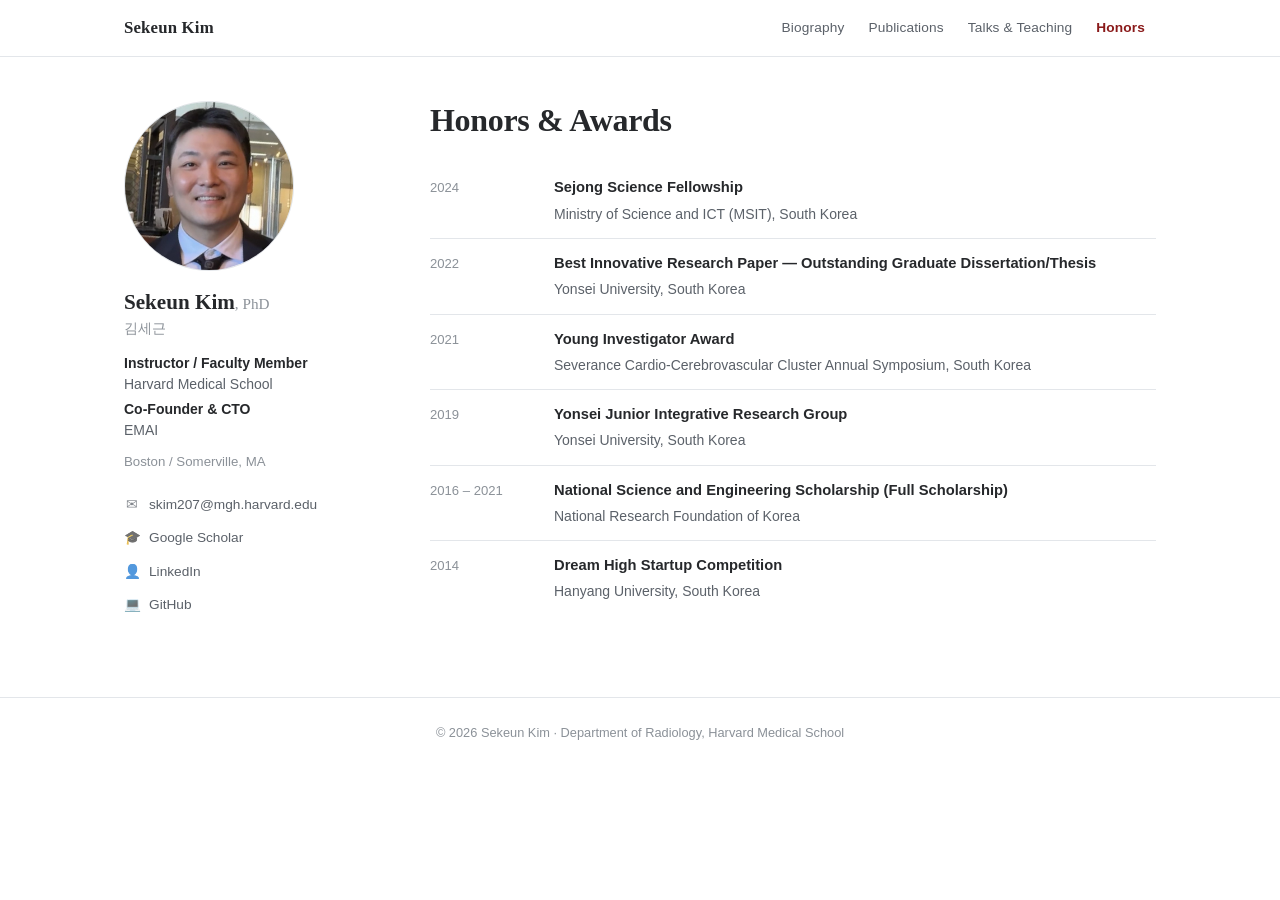
==== honors.html @ 7728ebf3 "Add Google Analytics 4 hookup for visitor stats GitHub Pages keeps no visitor logs, so the site had " ====
<!DOCTYPE html>
<html lang="en">
<head>
<meta charset="utf-8">
<meta name="viewport" content="width=device-width, initial-scale=1">
<title>Honors &amp; Awards &middot; Sekeun Kim</title>
<meta name="description" content="Sekeun Kim - Instructor and Faculty Member in Radiology, Harvard Medical School. Medical imaging computing, cardiovascular imaging, multimodal AI, medical foundation models.">
<link rel="stylesheet" href="assets/css/style.css">
<link rel="icon" href="data:image/svg+xml,<svg xmlns='http://www.w3.org/2000/svg' viewBox='0 0 100 100'><text y='.9em' font-size='90'>&#129505;</text></svg>">
<script src="assets/js/analytics.js" defer></script>
</head>
<body>

<header class="masthead">
  <div class="masthead-inner">
    <a class="brand" href="index.html">Sekeun Kim</a>
    <nav>
      <ul class="nav">
        <li><a href="index.html">Biography</a></li>
        <li><a href="publications.html">Publications</a></li>
        <li><a href="talks.html">Talks &amp; Teaching</a></li>
        <li><a href="honors.html" class="is-active">Honors</a></li>
      </ul>
    </nav>
  </div>
</header>

<div class="layout">

  <aside class="sidebar">
    <picture>
      <img class="avatar" src="assets/img/profile.jpg" alt="Sekeun Kim"
           onerror="this.outerHTML='&lt;div class=\'avatar-fallback\'&gt;SK&lt;/div&gt;'">
    </picture>
    <h1 class="side-name"><a href="index.html">Sekeun Kim</a><span style="font-size:.72em;color:var(--text-faint);font-weight:400">, PhD</span></h1>
    <p class="side-kr">&#44608;&#49464;&#44540;</p>
    <p class="side-role"><strong>Instructor / Faculty Member</strong><br>Harvard Medical School</p>
    <p class="side-role"><strong>Co-Founder &amp; CTO</strong><br>EMAI</p>
    <p class="side-loc">Boston / Somerville, MA</p>
    <ul class="side-links">
        <li><a href="mailto:skim207@mgh.harvard.edu"><span class="ico">&#9993;</span>skim207@mgh.harvard.edu</a></li>
        <li><a href="https://scholar.google.com/citations?user=tU6pacYAAAAJ&hl=en" target="_blank" rel="noopener"><span class="ico">&#127891;</span>Google Scholar</a></li>
        <li><a href="https://www.linkedin.com/" target="_blank" rel="noopener"><span class="ico">&#128100;</span>LinkedIn</a></li>
        <li><a href="https://github.com/SekeunKim" target="_blank" rel="noopener"><span class="ico">&#128187;</span>GitHub</a></li>
    </ul>
  </aside>

  <main class="main">
  <h1 class="page-title">Honors &amp; Awards</h1>
  <ul class="rows" style="margin-top:24px">
    <li><span class="k">2024</span><span class="v"><strong>Sejong Science Fellowship</strong><span>Ministry of Science and ICT (MSIT), South Korea</span></span></li>
    <li><span class="k">2022</span><span class="v"><strong>Best Innovative Research Paper &mdash; Outstanding Graduate Dissertation/Thesis</strong><span>Yonsei University, South Korea</span></span></li>
    <li><span class="k">2021</span><span class="v"><strong>Young Investigator Award</strong><span>Severance Cardio-Cerebrovascular Cluster Annual Symposium, South Korea</span></span></li>
    <li><span class="k">2019</span><span class="v"><strong>Yonsei Junior Integrative Research Group</strong><span>Yonsei University, South Korea</span></span></li>
    <li><span class="k">2016 &ndash; 2021</span><span class="v"><strong>National Science and Engineering Scholarship (Full Scholarship)</strong><span>National Research Foundation of Korea</span></span></li>
    <li><span class="k">2014</span><span class="v"><strong>Dream High Startup Competition</strong><span>Hanyang University, South Korea</span></span></li>
  </ul>

  </main>

</div>

<footer class="foot">
  &copy; 2026 Sekeun Kim &middot; Department of Radiology, Harvard Medical School
</footer>

</body>
</html>
---- assets/css/style.css ----
/* ---------- tokens ---------- */
:root{
  --bg:#ffffff;
  --bg-soft:#f7f8fa;
  --text:#26282b;
  --text-soft:#5b6169;
  --text-faint:#8b9198;
  --rule:#e3e6ea;
  --accent:#8a1a1a;          /* harvard crimson */
  --accent-soft:#f3e9e9;
  --max:1080px;
  --sidebar:250px;
  --serif:"Source Serif 4","Iowan Old Style","Palatino Linotype",Palatino,Georgia,serif;
  --sans:-apple-system,BlinkMacSystemFont,"Segoe UI","Helvetica Neue",Arial,sans-serif;
}
@media (prefers-color-scheme:dark){
  :root{
    --bg:#16181b; --bg-soft:#1e2126; --text:#e4e6e9; --text-soft:#aab1b9;
    --text-faint:#7d858e; --rule:#2c3036; --accent:#e08a8a; --accent-soft:#2a2022;
  }
}

*{box-sizing:border-box}
html{-webkit-text-size-adjust:100%}
body{
  margin:0; background:var(--bg); color:var(--text);
  font-family:var(--sans); font-size:16px; line-height:1.65;
  -webkit-font-smoothing:antialiased;
}
a{color:var(--accent); text-decoration:none}
a:hover{text-decoration:underline}

/* ---------- masthead ---------- */
.masthead{
  border-bottom:1px solid var(--rule); background:var(--bg);
  position:sticky; top:0; z-index:20;
  backdrop-filter:saturate(180%) blur(8px);
}
.masthead-inner{
  max-width:var(--max); margin:0 auto; padding:0 24px;
  display:flex; align-items:center; justify-content:space-between; gap:16px;
  min-height:56px; flex-wrap:wrap;
}
.brand{font-family:var(--serif); font-size:1.05rem; font-weight:600; color:var(--text); letter-spacing:.01em}
.brand:hover{text-decoration:none; color:var(--accent)}
.nav{display:flex; gap:2px; flex-wrap:wrap; margin:0; padding:0; list-style:none}
.nav a{
  display:block; padding:7px 11px; border-radius:6px;
  font-size:.855rem; color:var(--text-soft); letter-spacing:.01em;
}
.nav a:hover{background:var(--bg-soft); color:var(--text); text-decoration:none}
.nav a.is-active{color:var(--accent); font-weight:600}

/* ---------- layout ---------- */
.layout{
  max-width:var(--max); margin:0 auto; padding:44px 24px 72px;
  display:grid; grid-template-columns:var(--sidebar) 1fr; gap:56px; align-items:start;
}
@media (max-width:860px){
  .layout{grid-template-columns:1fr; gap:26px; padding:22px 20px 56px}
}

/* ---------- sidebar ---------- */
.sidebar{position:sticky; top:88px}

/* On narrow screens the sidebar stacks above the content, so keep it to a
   compact one-glance header instead of a full-height profile column. */
@media (max-width:860px){
  .sidebar{
    position:static; overflow:hidden;
    padding-bottom:18px; border-bottom:1px solid var(--rule);
  }
  .sidebar picture{float:left; margin:2px 15px 6px 0}
  .avatar,.avatar-fallback{width:76px; height:76px; font-size:1.5rem}
  .side-name{margin:0; font-size:1.14rem}
  .side-kr{margin:0 0 5px; font-size:.78rem}
  .side-role{font-size:.8rem; margin:0 0 2px}
  .side-loc{display:none}
  .side-links{
    clear:both; flex-direction:row; flex-wrap:wrap;
    gap:8px 18px; margin-top:13px;
  }
  .side-links a{font-size:.82rem}
}
.avatar,.avatar-fallback{
  width:170px; height:170px; border-radius:50%; object-fit:cover;
  border:1px solid var(--rule); display:block;
}
.avatar-fallback{
  display:flex; align-items:center; justify-content:center;
  background:var(--accent-soft); color:var(--accent);
  font-family:var(--serif); font-size:3.1rem; letter-spacing:.02em;
}
.side-name{font-family:var(--serif); font-size:1.32rem; margin:18px 0 2px; line-height:1.3}
.side-name a{color:var(--text)}
.side-name a:hover{color:var(--accent); text-decoration:none}
.side-kr{font-size:.85rem; color:var(--text-faint); margin:0 0 12px}
.side-role{font-size:.875rem; color:var(--text-soft); margin:0 0 4px; line-height:1.5}
.side-role strong{color:var(--text); font-weight:600}
.side-loc{font-size:.83rem; color:var(--text-faint); margin:10px 0 0}
.side-links{list-style:none; margin:18px 0 0; padding:0; display:flex; flex-direction:column; gap:7px}
.side-links a{font-size:.855rem; color:var(--text-soft); display:inline-flex; gap:9px; align-items:center}
.side-links a:hover{color:var(--accent); text-decoration:none}
.side-links .ico{width:16px; text-align:center; opacity:.75; flex:none}

/* ---------- main ---------- */
.main{min-width:0}
.page-title{
  font-family:var(--serif); font-size:2rem; font-weight:600;
  margin:0 0 6px; line-height:1.2; letter-spacing:-.01em;
}
.page-sub{color:var(--text-faint); font-size:.9rem; margin:0 0 30px}
h2.section{
  font-family:var(--serif); font-size:1.28rem; font-weight:600;
  margin:46px 0 4px; padding-bottom:8px; border-bottom:1px solid var(--rule);
}
h2.section:first-of-type{margin-top:0}
h3.sub{
  font-size:.79rem; font-weight:700; text-transform:uppercase; letter-spacing:.09em;
  color:var(--text-faint); margin:30px 0 12px;
}
.prose p{margin:0 0 15px; color:var(--text-soft)}
.prose strong{color:var(--text); font-weight:600}

/* ---------- metrics ---------- */
.metrics{
  display:grid; grid-template-columns:repeat(auto-fit,minmax(112px,1fr));
  gap:10px; margin:22px 0 4px;
}
.metric{
  background:var(--bg-soft); border:1px solid var(--rule); border-radius:9px;
  padding:13px 14px;
}
.metric .n{font-family:var(--serif); font-size:1.5rem; font-weight:600; display:block; line-height:1.15}
.metric .l{font-size:.72rem; text-transform:uppercase; letter-spacing:.07em; color:var(--text-faint)}

/* ---------- news ---------- */
.news{list-style:none; margin:16px 0 0; padding:0}
.news li{
  display:grid; grid-template-columns:88px 1fr; gap:16px;
  padding:11px 0; border-bottom:1px solid var(--rule); font-size:.925rem;
}
.news li:last-child{border-bottom:0}
.news .date{
  color:var(--text-faint); font-size:.8rem; font-variant-numeric:tabular-nums;
  padding-top:2px; white-space:nowrap;
}
.news .what{color:var(--text-soft)}
@media (max-width:560px){
  .news li{grid-template-columns:1fr; gap:2px}
  .news .date{padding-top:0}
}

/* ---------- publications ---------- */
.pubs{list-style:none; margin:14px 0 0; padding:0; counter-reset:pub}
.pub{
  padding:15px 0 15px 42px; border-bottom:1px solid var(--rule); position:relative;
}
.pub:last-child{border-bottom:0}
.pub::before{
  counter-increment:pub; content:counter(pub) ".";
  position:absolute; left:0; top:15px; width:32px; text-align:right;
  color:var(--text-faint); font-size:.82rem; font-variant-numeric:tabular-nums;
}
.pub .t{
  display:block; font-family:var(--serif); font-size:1.03rem; line-height:1.42;
  color:var(--text); margin-bottom:4px;
}
.pub .a{font-size:.865rem; color:var(--text-soft); line-height:1.55; margin-bottom:4px}
.pub .a .me{color:var(--text); font-weight:700}
.pub .v{font-size:.855rem; color:var(--text-faint)}
.pub .v em{color:var(--text-soft); font-style:italic}
.tag{
  display:inline-block; margin-left:7px; padding:1px 7px; border-radius:20px;
  font-size:.685rem; font-weight:600; letter-spacing:.03em; vertical-align:1px;
  background:var(--accent-soft); color:var(--accent); border:1px solid transparent;
}
.tag.plain{background:var(--bg-soft); color:var(--text-faint); border-color:var(--rule)}
.eq{color:var(--accent); font-weight:700}

/* ---------- generic table-ish lists ---------- */
.rows{list-style:none; margin:14px 0 0; padding:0}
.rows li{
  display:grid; grid-template-columns:108px 1fr; gap:16px;
  padding:12px 0; border-bottom:1px solid var(--rule); font-size:.92rem;
}
.rows li:last-child{border-bottom:0}
.rows .k{color:var(--text-faint); font-size:.82rem; font-variant-numeric:tabular-nums; padding-top:2px}
.rows .v strong{display:block; color:var(--text); font-weight:600; margin-bottom:2px}
.rows .v span{color:var(--text-soft); font-size:.875rem}
@media (max-width:560px){
  .rows li{grid-template-columns:1fr; gap:3px}
  .rows .k{padding-top:0}
}

.chips{display:flex; flex-wrap:wrap; gap:7px; margin:14px 0 0; padding:0; list-style:none}
.chips li{
  background:var(--bg-soft); border:1px solid var(--rule); border-radius:20px;
  padding:5px 13px; font-size:.845rem; color:var(--text-soft);
}

.note{
  background:var(--bg-soft); border:1px solid var(--rule); border-left:3px solid var(--accent);
  border-radius:0 8px 8px 0; padding:13px 16px; font-size:.875rem; color:var(--text-soft);
  margin:18px 0 0;
}

/* ---------- footer ---------- */
.foot{
  border-top:1px solid var(--rule); margin-top:8px;
  padding:24px; text-align:center; font-size:.8rem; color:var(--text-faint);
}

/* ---------- mobile polish ---------- */
@media (max-width:860px){
  .masthead-inner{padding:0 20px; min-height:50px}
  .brand{font-size:1rem}
  .nav a{padding:6px 9px; font-size:.82rem}
  .page-title{font-size:1.6rem}
  h2.section{margin-top:34px; font-size:1.14rem}
  .pub{padding-left:34px}
  .pub::before{width:26px}
}
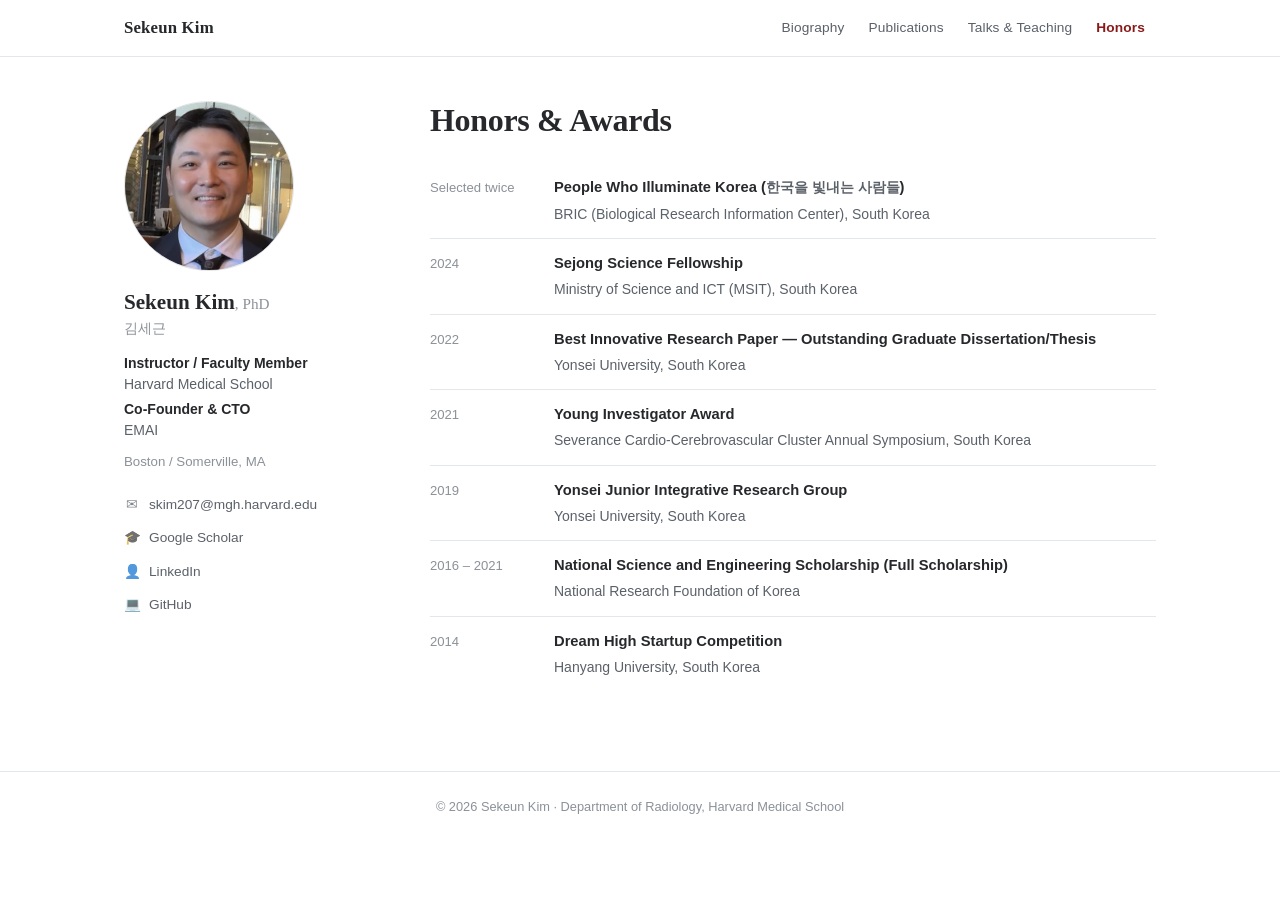
==== commit 69875da5: "Recognize two BRIC selections under honors" ====
--- a/honors.html
+++ b/honors.html
@@ -2,12 +2,22 @@
 <html lang="en">
 <head>
 <meta charset="utf-8">
+<meta name="google-site-verification" content="CYgf_QHi90V_lHco0M9gFZkx6B2gq_-esk1pzahHwo4">
 <meta name="viewport" content="width=device-width, initial-scale=1">
-<title>Honors &amp; Awards &middot; Sekeun Kim</title>
-<meta name="description" content="Sekeun Kim - Instructor and Faculty Member in Radiology, Harvard Medical School. Medical imaging computing, cardiovascular imaging, multimodal AI, medical foundation models.">
+<title>Honors &amp; Awards &middot; Sekeun Kim (김세근)</title>
+<meta name="description" content="Sekeun Kim (김세근) - Instructor and Faculty Member in Radiology, Harvard Medical School; Co-Founder &amp; CTO of EMAI. Medical imaging computing, cardiovascular imaging, multimodal AI, medical foundation models. 김세근 하버드 의대 의료 인공지능 연구자.">
+<meta name="keywords" content="Sekeun Kim, 김세근, Harvard Medical School, Radiology, Medical AI, Cardiovascular Imaging, Echocardiography, Foundation Model, EMAI">
+<link rel="canonical" href="https://sekeunkim.github.io/honors.html">
+<meta property="og:type" content="profile">
+<meta property="og:title" content="Honors &amp; Awards &middot; Sekeun Kim (김세근)">
+<meta property="og:description" content="Sekeun Kim (김세근) - Instructor and Faculty Member in Radiology, Harvard Medical School; Co-Founder &amp; CTO of EMAI. Medical imaging computing, cardiovascular imaging, multimodal AI, medical foundation models. 김세근 하버드 의대 의료 인공지능 연구자.">
+<meta property="og:url" content="https://sekeunkim.github.io/honors.html">
+<meta property="og:image" content="https://sekeunkim.github.io/assets/img/profile.jpg">
+<meta name="twitter:card" content="summary">
 <link rel="stylesheet" href="assets/css/style.css">
 <link rel="icon" href="data:image/svg+xml,<svg xmlns='http://www.w3.org/2000/svg' viewBox='0 0 100 100'><text y='.9em' font-size='90'>&#129505;</text></svg>">
 <script src="assets/js/analytics.js" defer></script>
+<script src="assets/js/visitors.js" defer></script>
 </head>
 <body>
 
@@ -33,7 +43,7 @@
            onerror="this.outerHTML='&lt;div class=\'avatar-fallback\'&gt;SK&lt;/div&gt;'">
     </picture>
     <h1 class="side-name"><a href="index.html">Sekeun Kim</a><span style="font-size:.72em;color:var(--text-faint);font-weight:400">, PhD</span></h1>
-    <p class="side-kr">&#44608;&#49464;&#44540;</p>
+    <p class="side-kr" lang="ko">김세근</p>
     <p class="side-role"><strong>Instructor / Faculty Member</strong><br>Harvard Medical School</p>
     <p class="side-role"><strong>Co-Founder &amp; CTO</strong><br>EMAI</p>
     <p class="side-loc">Boston / Somerville, MA</p>
@@ -48,6 +58,7 @@
   <main class="main">
   <h1 class="page-title">Honors &amp; Awards</h1>
   <ul class="rows" style="margin-top:24px">
+    <li><span class="k">Selected twice</span><span class="v"><strong>People Who Illuminate Korea (<span lang="ko">한국을 빛내는 사람들</span>)</strong><span>BRIC (Biological Research Information Center), South Korea</span></span></li>
     <li><span class="k">2024</span><span class="v"><strong>Sejong Science Fellowship</strong><span>Ministry of Science and ICT (MSIT), South Korea</span></span></li>
     <li><span class="k">2022</span><span class="v"><strong>Best Innovative Research Paper &mdash; Outstanding Graduate Dissertation/Thesis</strong><span>Yonsei University, South Korea</span></span></li>
     <li><span class="k">2021</span><span class="v"><strong>Young Investigator Award</strong><span>Severance Cardio-Cerebrovascular Cluster Annual Symposium, South Korea</span></span></li>
@@ -62,6 +73,7 @@
 
 <footer class="foot">
   &copy; 2026 Sekeun Kim &middot; Department of Radiology, Harvard Medical School
+  <span id="visitor-count" class="visits" hidden></span>
 </footer>
 
 </body>
--- a/assets/css/style.css
+++ b/assets/css/style.css
@@ -122,18 +122,6 @@
 .prose p{margin:0 0 15px; color:var(--text-soft)}
 .prose strong{color:var(--text); font-weight:600}
 
-/* ---------- metrics ---------- */
-.metrics{
-  display:grid; grid-template-columns:repeat(auto-fit,minmax(112px,1fr));
-  gap:10px; margin:22px 0 4px;
-}
-.metric{
-  background:var(--bg-soft); border:1px solid var(--rule); border-radius:9px;
-  padding:13px 14px;
-}
-.metric .n{font-family:var(--serif); font-size:1.5rem; font-weight:600; display:block; line-height:1.15}
-.metric .l{font-size:.72rem; text-transform:uppercase; letter-spacing:.07em; color:var(--text-faint)}
-
 /* ---------- news ---------- */
 .news{list-style:none; margin:16px 0 0; padding:0}
 .news li{
@@ -210,6 +198,7 @@
   border-top:1px solid var(--rule); margin-top:8px;
   padding:24px; text-align:center; font-size:.8rem; color:var(--text-faint);
 }
+.visits{display:block; margin-top:6px; font-size:.74rem; opacity:.75}
 
 /* ---------- mobile polish ---------- */
 @media (max-width:860px){
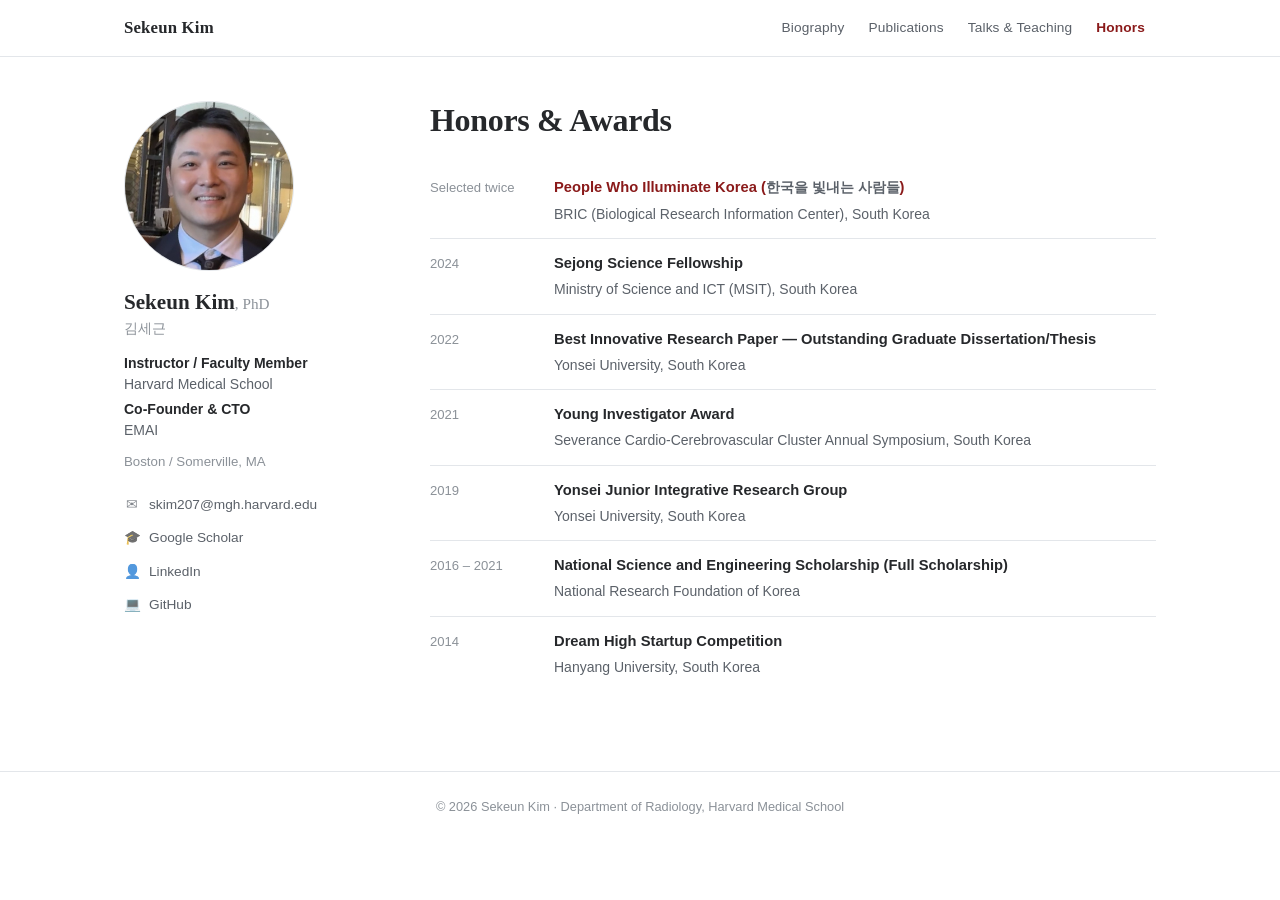
==== commit 97e7c11a: "Link BRIC recognition to researcher profile" ====
--- a/honors.html
+++ b/honors.html
@@ -58,7 +58,7 @@
   <main class="main">
   <h1 class="page-title">Honors &amp; Awards</h1>
   <ul class="rows" style="margin-top:24px">
-    <li><span class="k">Selected twice</span><span class="v"><strong>People Who Illuminate Korea (<span lang="ko">한국을 빛내는 사람들</span>)</strong><span>BRIC (Biological Research Information Center), South Korea</span></span></li>
+    <li><span class="k">Selected twice</span><span class="v"><strong><a href="https://www.ibric.org/bric/hanbitsa/researcher.do?mode=view&amp;srAuthorId=44650" target="_blank" rel="noopener">People Who Illuminate Korea (<span lang="ko">한국을 빛내는 사람들</span>)</a></strong><span>BRIC (Biological Research Information Center), South Korea</span></span></li>
     <li><span class="k">2024</span><span class="v"><strong>Sejong Science Fellowship</strong><span>Ministry of Science and ICT (MSIT), South Korea</span></span></li>
     <li><span class="k">2022</span><span class="v"><strong>Best Innovative Research Paper &mdash; Outstanding Graduate Dissertation/Thesis</strong><span>Yonsei University, South Korea</span></span></li>
     <li><span class="k">2021</span><span class="v"><strong>Young Investigator Award</strong><span>Severance Cardio-Cerebrovascular Cluster Annual Symposium, South Korea</span></span></li>
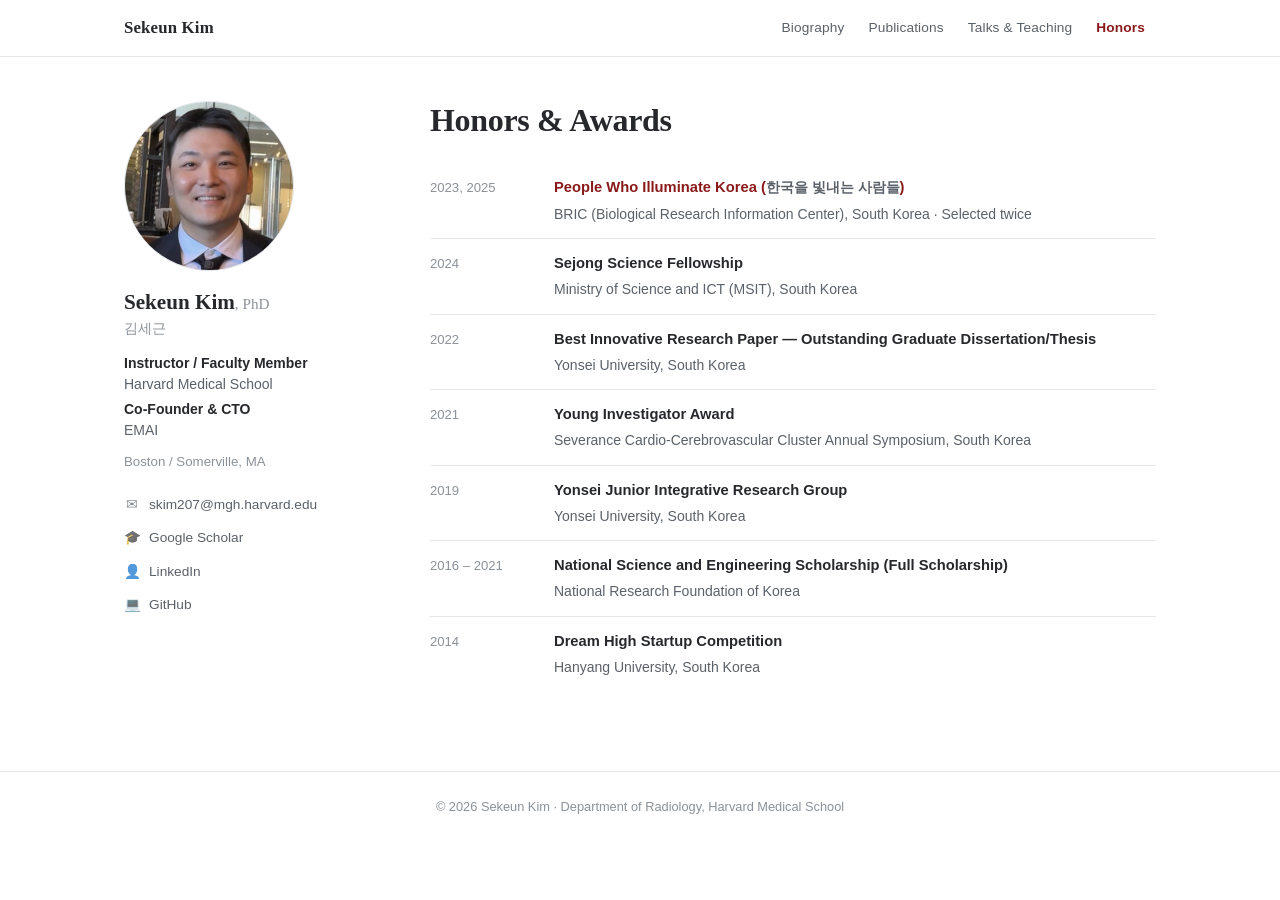
==== commit 0eec8712: "Date BRIC recognitions to 2023 and 2025 from researcher profile" ====
--- a/honors.html
+++ b/honors.html
@@ -58,7 +58,7 @@
   <main class="main">
   <h1 class="page-title">Honors &amp; Awards</h1>
   <ul class="rows" style="margin-top:24px">
-    <li><span class="k">Selected twice</span><span class="v"><strong><a href="https://www.ibric.org/bric/hanbitsa/researcher.do?mode=view&amp;srAuthorId=44650" target="_blank" rel="noopener">People Who Illuminate Korea (<span lang="ko">한국을 빛내는 사람들</span>)</a></strong><span>BRIC (Biological Research Information Center), South Korea</span></span></li>
+    <li><span class="k">2023, 2025</span><span class="v"><strong><a href="https://www.ibric.org/bric/hanbitsa/researcher.do?mode=view&amp;srAuthorId=44650" target="_blank" rel="noopener">People Who Illuminate Korea (<span lang="ko">한국을 빛내는 사람들</span>)</a></strong><span>BRIC (Biological Research Information Center), South Korea &middot; Selected twice</span></span></li>
     <li><span class="k">2024</span><span class="v"><strong>Sejong Science Fellowship</strong><span>Ministry of Science and ICT (MSIT), South Korea</span></span></li>
     <li><span class="k">2022</span><span class="v"><strong>Best Innovative Research Paper &mdash; Outstanding Graduate Dissertation/Thesis</strong><span>Yonsei University, South Korea</span></span></li>
     <li><span class="k">2021</span><span class="v"><strong>Young Investigator Award</strong><span>Severance Cardio-Cerebrovascular Cluster Annual Symposium, South Korea</span></span></li>
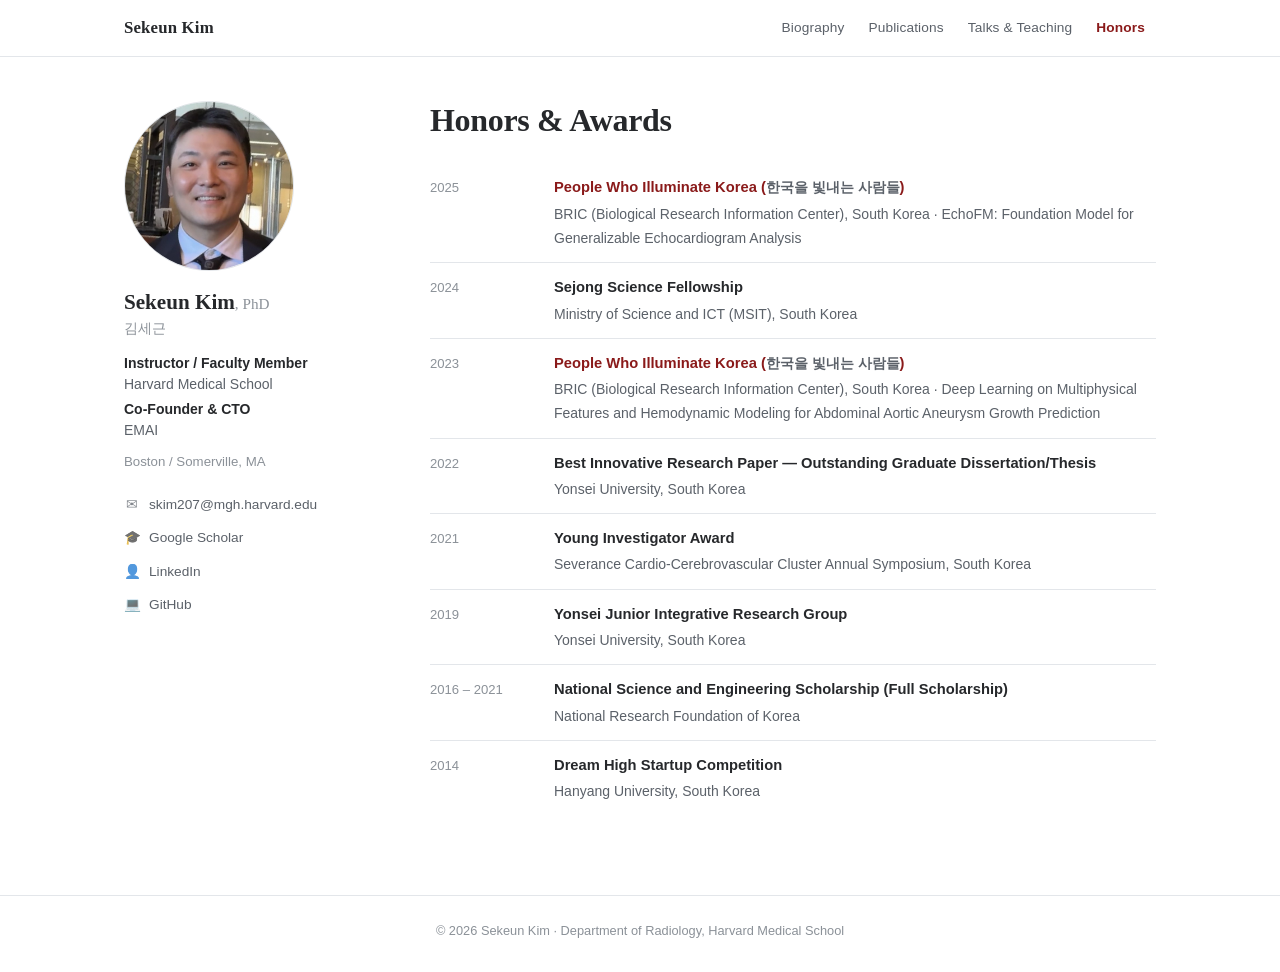
==== commit 35a14269: "Place BRIC honors under their individual years" ====
--- a/honors.html
+++ b/honors.html
@@ -58,8 +58,9 @@
   <main class="main">
   <h1 class="page-title">Honors &amp; Awards</h1>
   <ul class="rows" style="margin-top:24px">
-    <li><span class="k">2023, 2025</span><span class="v"><strong><a href="https://www.ibric.org/bric/hanbitsa/researcher.do?mode=view&amp;srAuthorId=44650" target="_blank" rel="noopener">People Who Illuminate Korea (<span lang="ko">한국을 빛내는 사람들</span>)</a></strong><span>BRIC (Biological Research Information Center), South Korea &middot; Selected twice</span></span></li>
+    <li><span class="k">2025</span><span class="v"><strong><a href="https://www.ibric.org/bric/hanbitsa/researcher.do?mode=view&amp;srAuthorId=44650" target="_blank" rel="noopener">People Who Illuminate Korea (<span lang="ko">한국을 빛내는 사람들</span>)</a></strong><span>BRIC (Biological Research Information Center), South Korea &middot; EchoFM: Foundation Model for Generalizable Echocardiogram Analysis</span></span></li>
     <li><span class="k">2024</span><span class="v"><strong>Sejong Science Fellowship</strong><span>Ministry of Science and ICT (MSIT), South Korea</span></span></li>
+    <li><span class="k">2023</span><span class="v"><strong><a href="https://www.ibric.org/bric/hanbitsa/researcher.do?mode=view&amp;srAuthorId=44650" target="_blank" rel="noopener">People Who Illuminate Korea (<span lang="ko">한국을 빛내는 사람들</span>)</a></strong><span>BRIC (Biological Research Information Center), South Korea &middot; Deep Learning on Multiphysical Features and Hemodynamic Modeling for Abdominal Aortic Aneurysm Growth Prediction</span></span></li>
     <li><span class="k">2022</span><span class="v"><strong>Best Innovative Research Paper &mdash; Outstanding Graduate Dissertation/Thesis</strong><span>Yonsei University, South Korea</span></span></li>
     <li><span class="k">2021</span><span class="v"><strong>Young Investigator Award</strong><span>Severance Cardio-Cerebrovascular Cluster Annual Symposium, South Korea</span></span></li>
     <li><span class="k">2019</span><span class="v"><strong>Yonsei Junior Integrative Research Group</strong><span>Yonsei University, South Korea</span></span></li>
